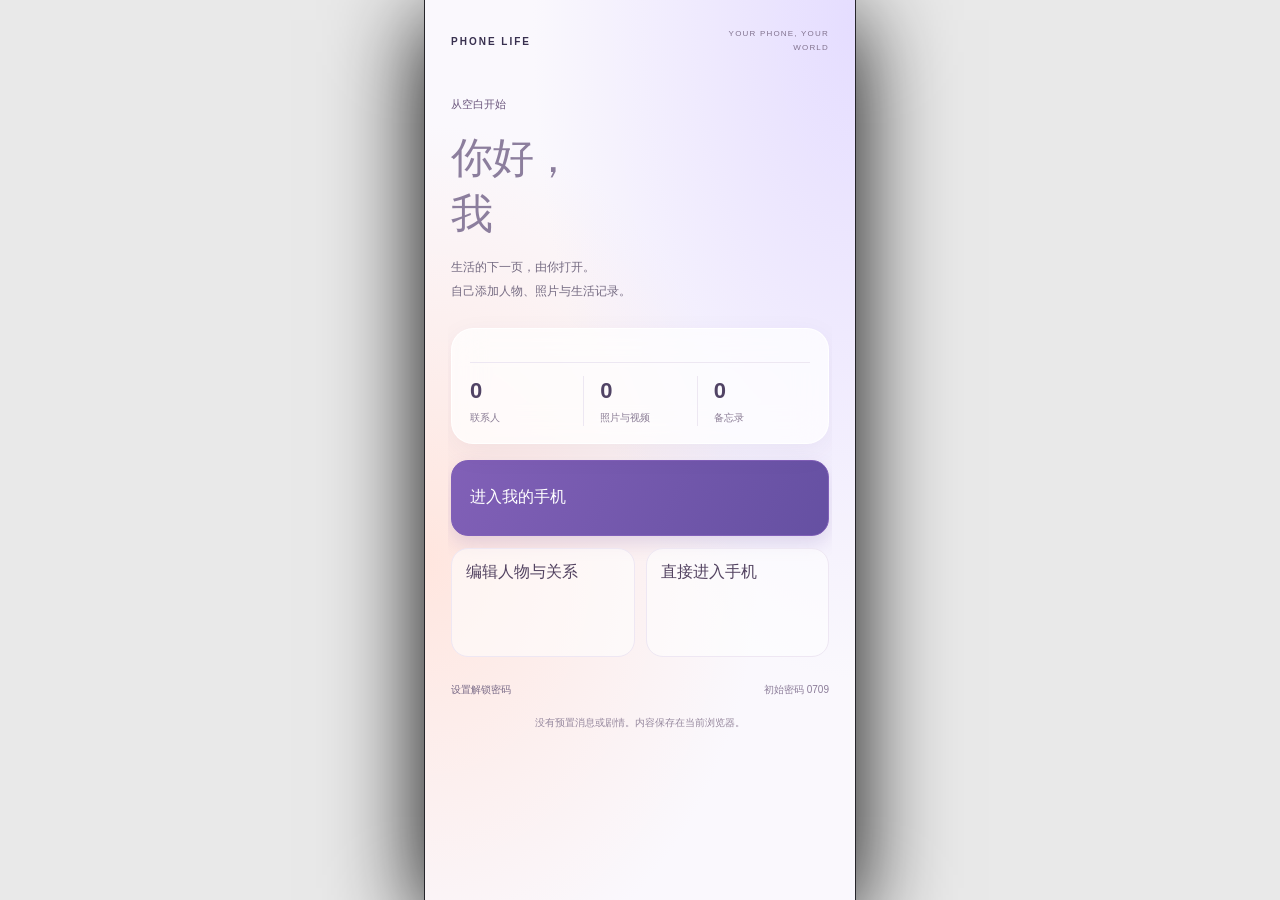
==== project/index.html @ 747bb0dd "Initial release: PHONE LIFE generic blank template" ====
<!doctype html>
<html lang="zh-CN">
<head>
<meta charset="utf-8">
<meta name="viewport" content="width=device-width, initial-scale=1, viewport-fit=cover">
<meta name="theme-color" content="#101014">
<title>PHONE LIFE · 通用模板 v1.0</title>
<script id="app-config">
const CONFIG = {};































































































// Runtime defaults. Editable public configuration is in config/.
CONFIG.calling={answerDelayMs:2000,ringTimeoutMs:30000,outgoingOutcome:'connected'};
CONFIG.socialScenes={};CONFIG.npcReplies=[];
CONFIG.emojis=['♡','☺','✦','☻'];CONFIG.tasks=[];
CONFIG.creator={shortsMaxSeconds:180,fanDelayMs:6000,liveChatEverySeconds:7,fans:[],community:[],letters:[],channels:[],videos:[]};
CONFIG.places=[{id:'dorm',name:'家',address:'首尔 · 生活区（情景地址）',description:'我的地点',x:60,y:180,minutes:0},{id:'company',name:'工作地点',address:'首尔 · 工作区（情景地址）',description:'可在代码中修改地点',x:280,y:30,minutes:18}];
CONFIG.offlinePages=[{url:'phone.local/help',title:'我的手机',body:'这里是本地离线浏览器。内容由使用者自行添加，不连接真实网站。'}];

// Official Weverse App Store artwork, embedded for offline use.
CONFIG.weverseAppIcon='[data-uri]';

CONFIG.appStoreIcons={"kakao":"[data-uri]","instagram":"[data-uri]","threads":"[data-uri]","x":"[data-uri]","youtube":"[data-uri]","gmail":"[data-uri]","tiktok":"[data-uri]","weverse":"[data-uri]","applemusic":"[data-uri]","mail":"[data-uri]","maps":"[data-uri]","notes":"[data-uri]","safari":"[data-uri]","phone":"[data-uri]","photos":"[data-uri]","camera":"[data-uri]","files":"[data-uri]","voicememos":"[data-uri]","reminders":"[data-uri]","calendar":"[data-uri]"};

CONFIG.shopCatalog=[{"id":"apple-iphone","brand":"Apple","name":"iPhone 17","category":"手机","variants":[{"id":"MG6L4","label":"iPhone 17 256GB Mist Blue","price":1450000},{"id":"MG6M4","label":"iPhone 17 256GB Lavender","price":1450000},{"id":"MG6J4","label":"iPhone 17 256GB Black","price":1450000},{"id":"MG6K4","label":"iPhone 17 256GB White","price":1450000},{"id":"MG6Q4","label":"iPhone 17 512GB White","price":1750000},{"id":"MG6P4","label":"iPhone 17 512GB Black","price":1750000},{"id":"MG6N4","label":"iPhone 17 256GB Sage","price":1450000},{"id":"MG6U4","label":"iPhone 17 512GB Lavender","price":1750000},{"id":"MG6V4","label":"iPhone 17 512GB Sage","price":1750000},{"id":"MG6T4","label":"iPhone 17 512GB Mist Blue","price":1750000}],"source":"https://www.apple.com/kr/shop/buy-iphone/iphone-17","imageUrl":"https://store.storeimages.cdn-apple.com/1/as-images.apple.com/is/iphone-17-finish-unselect-gallery-1-202509?wid=1200&hei=630&fmt=jpeg&qlt=95&.v=1758739980534","priceBasis":"韩国官网公开售价","checkedAt":"2026-10-24","evidence":"商品 analytics.products 中逐 SKU 的 name / partNumber / price.fullPrice；非汇率换算。"},{"id":"apple-ipad-air","brand":"Apple","name":"iPad Air 11 英寸","category":"平板","variants":[{"id":"MH3A4","label":"11-inch iPad Air Wi‑Fi 512GB - Space Gray","price":1769000},{"id":"MH3G4","label":"11-inch iPad Air Wi‑Fi 1TB - Space Gray","price":2269000},{"id":"MH304","label":"11-inch iPad Air Wi‑Fi 128GB - Space Gray","price":1249000},{"id":"MH354","label":"11-inch iPad Air Wi‑Fi 256GB - Space Gray","price":1419000}],"source":"https://www.apple.com/kr/shop/buy-ipad/ipad-air","imageUrl":"https://store.storeimages.cdn-apple.com/1/as-images.apple.com/is/ipad-air-model-unselect-gallery-1-202405?wid=1200&hei=630&fmt=jpeg&qlt=95&.v=1739381939396","priceBasis":"韩国官网公开售价","checkedAt":"2026-10-24","evidence":"商品 analytics.products 中逐 SKU 的 name / partNumber / price.fullPrice；非汇率换算。"},{"id":"apple-ipad-pro","brand":"Apple","name":"iPad Pro 11 英寸","category":"平板","variants":[{"id":"MDWK4","label":"11-inch iPad Pro Wi‑Fi 256GB with standard glass - Space Black","price":1999000},{"id":"MDWM4","label":"11-inch iPad Pro Wi‑Fi 512GB with standard glass - Space Black","price":2349000},{"id":"MDWP4","label":"11-inch iPad Pro Wi‑Fi 1TB with standard glass - Space Black","price":3049000}],"source":"https://www.apple.com/kr/shop/buy-ipad/ipad-pro","imageUrl":"https://store.storeimages.cdn-apple.com/1/as-images.apple.com/is/ipad-pro-model-select-gallery-1-202405?wid=1200&hei=630&fmt=jpeg&qlt=95&.v=1713495958512","priceBasis":"韩国官网公开售价","checkedAt":"2026-10-24","evidence":"商品 analytics.products 中逐 SKU 的 name / partNumber / price.fullPrice；非汇率换算。"},{"id":"apple-airpods","brand":"Apple","name":"AirPods 5","category":"耳机","variants":[{"id":"MKFW4","label":"AirPods 5","price":199000},{"id":"MKFT4","label":"AirPods 5 with Wireless Charging Case","price":229000}],"source":"https://www.apple.com/kr/shop/buy-airpods/airpods-5","imageUrl":"https://store.storeimages.cdn-apple.com/1/as-images.apple.com/is/airpods-5-og-202609?wid=1200&hei=630&fmt=jpeg&qlt=95&.v=1786382353126","priceBasis":"韩国官网公开售价","checkedAt":"2026-10-24","evidence":"商品 analytics.products 中逐 SKU 的 name / partNumber / price.fullPrice；非汇率换算。"},{"id":"apple-pencil","brand":"Apple","name":"Apple Pencil Pro","category":"配件","variants":[{"id":"MX2D3","label":"Apple Pencil Pro","price":195000}],"source":"https://www.apple.com/kr/shop/product/mx2d3kh/a/apple-pencil-pro","imageUrl":"https://store.storeimages.cdn-apple.com/1/as-images.apple.com/is/MX2D3?wid=1200&hei=630&fmt=jpeg&qlt=95&.v=1713841707336","priceBasis":"韩国官网公开售价","checkedAt":"2026-10-24","evidence":"商品 analytics.products 中逐 SKU 的 name / partNumber / price.fullPrice；非汇率换算。"},{"id":"apple-airtag","brand":"Apple","name":"AirTag","category":"配件","variants":[{"id":"MFE94","label":"AirTag","price":49000},{"id":"MFEA4","label":"AirTag 4 pack","price":169000}],"source":"https://www.apple.com/kr/shop/buy-airtag/airtag","imageUrl":"https://store.storeimages.cdn-apple.com/1/as-images.apple.com/is/airtag-og-202601?wid=1200&hei=630&fmt=jpeg&qlt=95&.v=1767659928805","priceBasis":"韩国官网公开售价","checkedAt":"2026-10-24","evidence":"商品 analytics.products 中逐 SKU 的 name / partNumber / price.fullPrice；非汇率换算。"},{"id":"apple-macbook-air","brand":"Apple","name":"MacBook Air","category":"电脑","variants":[{"id":"MDHE4KH-A","label":"13inch · midnight · 10 · 8 · 韩国官网标准配置 MDHE4KH/A","price":2190000},{"id":"MDH74KH-A","label":"13inch · silver · 10 · 8 · 韩国官网标准配置 MDH74KH/A","price":2190000}],"source":"https://www.apple.com/kr/shop/buy-mac/macbook-air","imageUrl":"https://store.storeimages.cdn-apple.com/1/as-images.apple.com/is/macbook-air-size-unselect-202601-gallery-1?wid=1200&hei=630&fmt=jpeg&qlt=95&.v=1767638925491","priceBasis":"韩国官网公开售价","checkedAt":"2026-10-24","evidence":"productSelectionData.products 的 PRECONFIGURED_BTR 标准机型及匹配 priceKey 的 mainDisplayValues.prices.amount；不含选配加价。"},{"id":"apple-macbook-pro","brand":"Apple","name":"MacBook Pro","category":"电脑","variants":[{"id":"MGDR4KH-A","label":"14inch · spaceblack · standard · m5pro · 15 · 16 · 韩国官网标准配置 MGDR4KH/A","price":4190000},{"id":"MGEA4KH-A","label":"16inch · spaceblack · standard · m5pro · 18 · 20 · 韩国官网标准配置 MGEA4KH/A","price":4990000}],"source":"https://www.apple.com/kr/shop/buy-mac/macbook-pro","imageUrl":"https://store.storeimages.cdn-apple.com/1/as-images.apple.com/is/mac-macbook-pro-size-unselect-202601-gallery-1?wid=1200&hei=630&fmt=jpeg&qlt=95&.v=1767812220981","priceBasis":"韩国官网公开售价","checkedAt":"2026-10-24","evidence":"productSelectionData.products 的 PRECONFIGURED_BTR 标准机型及匹配 priceKey 的 mainDisplayValues.prices.amount；不含选配加价。"},{"id":"apple-imac","brand":"Apple","name":"iMac","category":"电脑","variants":[{"id":"MWUE3KH-A","label":"green · 8 · 8 · 韩国官网标准配置 MWUE3KH/A","price":2490000},{"id":"MWUU3KH-A","label":"silver · 10 · 10 · 韩国官网标准配置 MWUU3KH/A","price":2890000}],"source":"https://www.apple.com/kr/shop/buy-mac/imac","imageUrl":"https://store.storeimages.cdn-apple.com/1/as-images.apple.com/is/imac-color-unselect-202601-gallery-1?wid=1200&hei=630&fmt=jpeg&qlt=95&.v=1767917121718","priceBasis":"韩国官网公开售价","checkedAt":"2026-10-24","evidence":"productSelectionData.products 的 PRECONFIGURED_BTR 标准机型及匹配 priceKey 的 mainDisplayValues.prices.amount；不含选配加价。"},{"id":"apple-mac-mini","brand":"Apple","name":"Mac mini","category":"电脑","variants":[{"id":"MHQK4KH-A","label":"m6 · 12 · 12 · 韩国官网标准配置 MHQK4KH/A","price":1499000},{"id":"MHQN4KH-A","label":"m5pro · 15 · 16 · 韩国官网标准配置 MHQN4KH/A","price":2990000}],"source":"https://www.apple.com/kr/shop/buy-mac/mac-mini","imageUrl":"https://store.storeimages.cdn-apple.com/1/as-images.apple.com/is/mac-mini-chip-unselect-202608-gallery-1?wid=1200&hei=630&fmt=jpeg&qlt=95&.v=1785998455498","priceBasis":"韩国官网公开售价","checkedAt":"2026-10-24","evidence":"productSelectionData.products 的 PRECONFIGURED_BTR 标准机型及匹配 priceKey 的 mainDisplayValues.prices.amount；不含选配加价。"},{"id":"samsung-10","brand":"Samsung","name":"Galaxy Z Fold8 Ultra","category":"手机","variants":[{"id":"listed","label":"갤럭시 Z 폴드8 울트라 자급제 · 官网展示款","price":2660000}],"source":"https://www.samsung.com/sec/smartphones/galaxy-z-fold8-ultra/","imageUrl":"https://images.samsung.com/kdp/goods/2026/07/03/b33ed251-9763-494d-ab6c-6159e2cd9a44.png","priceBasis":"韩国官网商品列表价","checkedAt":"2026-10-24","evidence":"JSON-LD Product.offers 的 KRW price；为查询时列表展示款，未套用信用卡专享折扣。"},{"id":"samsung-11","brand":"Samsung","name":"Galaxy Z Fold8","category":"手机","variants":[{"id":"listed","label":"갤럭시 Z 폴드8 자급제 · 官网展示款","price":2378000}],"source":"https://www.samsung.com/sec/smartphones/galaxy-z-fold8/","imageUrl":"https://images.samsung.com/kdp/goods/2026/07/07/195caee9-d5b8-498c-a72d-5d5b40359aba.png","priceBasis":"韩国官网商品列表价","checkedAt":"2026-10-24","evidence":"JSON-LD Product.offers 的 KRW price；为查询时列表展示款，未套用信用卡专享折扣。"},{"id":"samsung-12","brand":"Samsung","name":"Galaxy Z Flip8","category":"手机","variants":[{"id":"listed","label":"갤럭시 Z 플립8 자급제 · 官网展示款","price":1760800}],"source":"https://www.samsung.com/sec/smartphones/galaxy-z-flip8/","imageUrl":"https://images.samsung.com/kdp/goods/2026/07/07/073ee49d-77cd-4420-87cb-fee97994d3cd.png","priceBasis":"韩国官网商品列表价","checkedAt":"2026-10-24","evidence":"JSON-LD Product.offers 的 KRW price；为查询时列表展示款，未套用信用卡专享折扣。"},{"id":"samsung-13","brand":"Samsung","name":"Galaxy Tab S12 Ultra · Wi-Fi","category":"平板","variants":[{"id":"listed","label":"갤럭시 탭 S12 울트라 (Wi-Fi) · 官网展示款","price":1899700}],"source":"https://www.samsung.com/sec/tablets/galaxy-tab-s12-ultra/","imageUrl":"https://images.samsung.com/kdp/goods/2026/09/16/77357869-e787-46b8-bc2a-48e30aaaa959.png","priceBasis":"韩国官网商品列表价","checkedAt":"2026-10-24","evidence":"JSON-LD Product.offers 的 KRW price；为查询时列表展示款，未套用信用卡专享折扣。"},{"id":"samsung-14","brand":"Samsung","name":"Galaxy Tab S12+ · Wi-Fi","category":"平板","variants":[{"id":"listed","label":"갤럭시 탭 S12+ (Wi-Fi) · 官网展示款","price":1549900}],"source":"https://www.samsung.com/sec/tablets/galaxy-tab-s12-plus/","imageUrl":"https://images.samsung.com/kdp/goods/2026/09/16/71f62a97-938c-4dd4-868d-93919c342f6c.png","priceBasis":"韩国官网商品列表价","checkedAt":"2026-10-24","evidence":"JSON-LD Product.offers 的 KRW price；为查询时列表展示款，未套用信用卡专享折扣。"},{"id":"samsung-15","brand":"Samsung","name":"Galaxy Watch9 · 40mm 蓝牙版","category":"穿戴","variants":[{"id":"listed","label":"갤럭시 워치9 (블루투스, 40mm) · 官网展示款","price":474000}],"source":"https://www.samsung.com/sec/watches/galaxy-watch/galaxy-watch9/","imageUrl":"https://images.samsung.com/kdp/goods/2026/07/01/17f76f7a-6e5c-424d-9780-c8437c23c101.png","priceBasis":"韩国官网商品列表价","checkedAt":"2026-10-24","evidence":"JSON-LD Product.offers 的 KRW price；为查询时列表展示款，未套用信用卡专享折扣。"},{"id":"samsung-16","brand":"Samsung","name":"Galaxy Watch Ultra2 · 47mm LTE","category":"穿戴","variants":[{"id":"listed","label":"갤럭시 워치 울트라2 (LTE 자급제, 47mm) · 官网展示款","price":920600}],"source":"https://www.samsung.com/sec/watches/galaxy-watch/galaxy-watch-ultra2/","imageUrl":"https://images.samsung.com/kdp/goods/2026/07/01/c14ca24b-7fb9-4782-9693-95b6d42548e5.png","priceBasis":"韩国官网商品列表价","checkedAt":"2026-10-24","evidence":"JSON-LD Product.offers 的 KRW price；为查询时列表展示款，未套用信用卡专享折扣。"},{"id":"samsung-17","brand":"Samsung","name":"Galaxy Buds4 Pro","category":"耳机","variants":[{"id":"listed","label":"갤럭시 버즈4 프로 · 官网展示款","price":323100}],"source":"https://www.samsung.com/sec/buds/galaxy-buds/galaxy-buds4-pro/","imageUrl":"https://images.samsung.com/kdp/goods/2026/02/03/33658cb7-cbfa-4200-bc59-9ada3ee1e459.png","priceBasis":"韩国官网商品列表价","checkedAt":"2026-10-24","evidence":"JSON-LD Product.offers 的 KRW price；为查询时列表展示款，未套用信用卡专享折扣。"},{"id":"samsung-18","brand":"Samsung","name":"Galaxy Buds4","category":"耳机","variants":[{"id":"listed","label":"갤럭시 버즈4 · 官网展示款","price":233100}],"source":"https://www.samsung.com/sec/buds/galaxy-buds/galaxy-buds4/","imageUrl":"https://images.samsung.com/kdp/goods/2026/02/03/75ca2f44-6013-406e-b0b3-b57086c33f2c.png","priceBasis":"韩国官网商品列表价","checkedAt":"2026-10-24","evidence":"JSON-LD Product.offers 的 KRW price；为查询时列表展示款，未套用信用卡专享折扣。"},{"id":"samsung-NT960XJG-KC51G","brand":"Samsung","name":"Galaxy Book6 Pro · 16 英寸","category":"电脑","variants":[{"id":"NT960XJG-KC51G","label":"갤럭시 북6 프로|그레이|Windows 11 Home|16GB|512GB|40.6 cm|Intel® Core™ Ultra 5 processor 338H|Intel® Arc™ Graphics (16인치-3)","price":3110000}],"source":"https://www.samsung.com/sec/galaxybook/galaxy-book6-series/buy/?modelCode=NT960XJG-KC51G","imageUrl":"https://images.samsung.com/kdp/goods/2026/02/05/9fa7c327-3e99-4475-b759-f24f48adb412.jpg","priceBasis":"韩国官网逐型号标价","checkedAt":"2026-10-24","evidence":"购买页 ProductGroup.hasVariant 中匹配型号的完整配置及 offers.price；未套用卡专享折扣。"},{"id":"samsung-NT960UJH-XD72Y","brand":"Samsung","name":"Galaxy Book6 Ultra · 16 英寸","category":"电脑","variants":[{"id":"NT960UJH-XD72Y","label":"갤럭시 북6 울트라|그레이|Windows 11 Home|32GB|1TB|40.6 cm|Intel® Core™ Ultra 7 processor 356H|Nvidia® GeForce RTX™ 5070","price":5830000}],"source":"https://www.samsung.com/sec/galaxybook/galaxy-book6-series/buy/?modelCode=NT960UJH-XD72Y","imageUrl":"https://images.samsung.com/kdp/goods/2026/01/26/b1fc7e40-0544-4945-b644-fa6daecc9f8d.jpg","priceBasis":"韩国官网逐型号标价","checkedAt":"2026-10-24","evidence":"购买页 ProductGroup.hasVariant 中匹配型号的完整配置及 offers.price；未套用卡专享折扣。"},{"id":"lv-neverfull","brand":"Louis Vuitton","name":"Neverfull MM","category":"包袋","variants":[{"id":"M46975","label":"Monogram · Rose Beige 内衬 · M46975","price":2910000}],"source":"https://kr.louisvuitton.com/kor-kr/products/neverfull-mm-monogram-nvprod5350101v/M46975","imageUrl":"https://kr.louisvuitton.com/images/is/image/lv/1/PP_VP_L/louis-vuitton-neverfull-mm--M46975_PM2_Front%20view.jpg","priceBasis":"韩国官网公开售价","checkedAt":"2026-10-24","evidence":"韩国商品页 M46975，₩2,910,000。官网显示当时无现货；本应用库存仅为情景库存。","classic":true,"aliases":["Neverfull","购物袋"]},{"id":"gucci-jackie","brand":"Gucci","name":"Jackie Slim 中号肩背包","category":"包袋","variants":[{"id":"863137AAGFZ1000","label":"手工处理黑色皮革 · 863137AAGFZ1000","price":3300000}],"source":"https://www.gucci.com/kr/ko/pr/women/handbags/shoulder-bags-for-women/half-moon-bags-for-women/jackie-slim-medium-shoulder-bag-p-863137AAGFZ1000","imageUrl":"","priceBasis":"韩国官网公开售价","checkedAt":"2026-10-24","evidence":"韩国具体商品搜索索引显示 ₩3,300,000；复核了款号与黑色皮革，不将同系列其他材质价格混用。"},{"id":"gucci-tote","brand":"Gucci","name":"Jackie 中号托特包","category":"包袋","variants":[{"id":"867015FAFV29651","label":"Sand / Brown GG 帆布 · 867015FAFV29651","price":3300000}],"source":"https://www.gucci.com/kr/ko/pr/women/handbags/tote-bags-for-women/gucci-jackie-medium-tote-bag-p-867015FAFV29651","imageUrl":"","priceBasis":"韩国官网公开售价","checkedAt":"2026-10-24","evidence":"韩国具体商品页公开索引 ₩3,300,000。"},{"id":"dior-djoy","brand":"Dior","name":"Lady D-Joy 中号手袋","category":"包袋","variants":[{"id":"M0540ONGE_M900","label":"黑色 Cannage 羊皮 · M0540ONGE_M900","price":7900000}],"source":"https://www.dior.com/ko_kr/fashion/products/M0540ONGE_M900","imageUrl":"https://assets.christiandior.com/is/image/diorprod/M0540ONGEM900_SBG_E01-1?%24r4x5_raw%24=&bfc=on&crop=0%2C0%2C4000%2C5000&hei=600&qlt=80&scale=1&wid=480","priceBasis":"韩国官网公开售价","checkedAt":"2026-10-24","evidence":"韩国官网全部手袋第2页，Lady D-Joy 미디엄 백 블랙 까나쥬 양가죽 ₩7,900,000，并跟进了该款商品链接。"},{"id":"bv-andiamo","brand":"Bottega Veneta","name":"Small Andiamo","category":"包袋","variants":[{"id":"766014V76A11702","label":"Glacier · 编织麂皮与山羊皮","price":7100000}],"source":"https://www.bottegaveneta.com/ko-kr/스몰-안디아모-글라씨에-814400132.html","imageUrl":"https://bottega-veneta.dam.kering.com/asset/6fee74b5-22c4-425b-b6cb-c9c3041a9cb6/Medium/766014V76A11702_A.jpg?v=1","priceBasis":"韩国官网公开售价","checkedAt":"2026-10-24","evidence":"韩国具体商品页 Glacier Small Andiamo ₩7,100,000；图为同款第一张官方商品图。"},{"id":"ysl-puffer","brand":"Saint Laurent","name":"Toy Puffer 肩背包","category":"包袋","variants":[{"id":"7593371U8073194","label":"棕色麂皮 · 7593371U8073194","price":3490000}],"source":"https://www.ysl.com/ko-kr/pr/스웨이드%20소재의%20토이%20PUFFER-7593371U8073194.html","imageUrl":"https://saint-laurent.dam.kering.com/asset/6c8d04d1-6f70-4815-abe5-8c072bb541e0/eCom/7593371U8073194_A.jpg?v=2","priceBasis":"韩国官网公开售价","checkedAt":"2026-10-24","evidence":"韩国具体商品页棕色麂皮 Toy Puffer ₩3,490,000。"},{"id":"tiffany-smile","brand":"Tiffany & Co.","name":"T Smile 小号项链","category":"珠宝","variants":[{"id":"1364184611","label":"18K 黄金 · 镶钻 · 小号","price":3490000}],"source":"https://www.tiffany.kr/jewelry/necklaces-pendants/tiffany-t-18k-yellow-gold-diamond-necklaces-pendants-1364184611.html","imageUrl":"https://media.tiffany.com/is/image/tco/74957013_PDT_MAIN1X1?fmt=webp&hei=282&wid=282","priceBasis":"韩国官网公开售价","checkedAt":"2026-10-24","evidence":"韩国具体商品页 3,490,000원；黄金镶钻款，不混用无钻款价格。"},{"id":"tiffany-hardwear","brand":"Tiffany & Co.","name":"HardWear 小号链节手链","category":"珠宝","variants":[{"id":"1366375988","label":"18K 玫瑰金 · 小号链节","price":11150000}],"source":"https://www.tiffany.kr/jewelry/bracelets/tiffany-hardwear-18k-rose-gold-bracelets-1366375988.html","imageUrl":"","priceBasis":"韩国官网公开售价","checkedAt":"2026-10-24","evidence":"韩国具体商品页 11,150,000원；玫瑰金款。"},{"id":"chanel-coco","brand":"CHANEL","name":"COCO MADEMOISELLE 香水","category":"香氛","variants":[{"id":"116520","label":"Eau de Parfum · 100 ml · 116520","price":286000}],"source":"https://www.chanel.com/kr/fragrance/p/116520/coco-mademoiselle-eau-de-parfum-spray/","imageUrl":"","priceBasis":"韩国官网公开售价","checkedAt":"2026-10-24","evidence":"韩国具体商品页100ml 286,000원；未采用推荐商品栏的其他规格价格。"},{"id":"apple-iphoneair","brand":"Apple","name":"iPhone Air","category":"手机","variants":[{"id":"MG2U4","label":"iPhone Air 512GB Light Gold","price":2090000},{"id":"MG2V4","label":"iPhone Air 512GB Sky Blue","price":2090000},{"id":"MG2T4","label":"iPhone Air 512GB Cloud White","price":2090000},{"id":"MG2Y4","label":"iPhone Air 1TB Light Gold","price":2690000},{"id":"MG2W4","label":"iPhone Air 1TB Space Black","price":2690000},{"id":"MG2X4","label":"iPhone Air 1TB Cloud White","price":2690000},{"id":"MG2M4","label":"iPhone Air 256GB Cloud White","price":1790000},{"id":"MG2L4","label":"iPhone Air 256GB Space Black","price":1790000}],"source":"https://www.apple.com/kr/shop/buy-iphone/iphone-air","imageUrl":"https://store.storeimages.cdn-apple.com/1/as-images.apple.com/is/iphone-air-finish-unselect-gallery-1-202509?wid=1200&hei=630&fmt=jpeg&qlt=95&.v=1757665392198","priceBasis":"韩国官网公开售价","checkedAt":"2026-10-24","evidence":"韩国官网 analytics.products 中匹配容量、颜色的 fullPrice。"},{"id":"apple-iphoneduo","brand":"Apple","name":"iPhone Duo","category":"手机","variants":[{"id":"MK2H4","label":"iPhone Duo 1TB Star White","price":4190000},{"id":"MK2J4","label":"iPhone Duo 1TB Night Sky","price":4190000},{"id":"MK2F4","label":"iPhone Duo 512GB Star White","price":3590000},{"id":"MK2G4","label":"iPhone Duo 512GB Night Sky","price":3590000},{"id":"MK2D4","label":"iPhone Duo 256GB Star White","price":3290000},{"id":"MK2E4","label":"iPhone Duo 256GB Night Sky","price":3290000},{"id":"MK2K4","label":"iPhone Duo 2TB Star White","price":5090000},{"id":"MK2L4","label":"iPhone Duo 2TB Night Sky","price":5090000}],"source":"https://www.apple.com/kr/shop/buy-iphone/iphone-duo","imageUrl":"https://store.storeimages.cdn-apple.com/1/as-images.apple.com/is/iphone-duo-finish-unselect-gallery-2-202609?wid=1200&hei=630&fmt=jpeg&qlt=95&.v=1788026660137","priceBasis":"韩国官网公开售价","checkedAt":"2026-10-24","evidence":"韩国官网 analytics.products 中匹配容量、颜色的 fullPrice。"},{"id":"apple-18-pro","brand":"Apple","name":"iPhone 18 Pro","category":"手机","variants":[{"id":"pro-1tb","label":"1TB · Black","price":2890000},{"id":"pro-2tb","label":"2TB · Black","price":3790000}],"source":"https://www.apple.com/kr/shop/buy-iphone/iphone-18-pro","imageUrl":"","priceBasis":"韩国官网公开售价","checkedAt":"2026-10-24","evidence":"2026-10-24 韩国官网商品页逐配置列价；Pro 1TB/2TB 黑色 ₩2,890,000/₩3,790,000；Pro Max ₩3,090,000/₩3,990,000。"},{"id":"apple-18-pro-max","brand":"Apple","name":"iPhone 18 Pro Max","category":"手机","variants":[{"id":"pro-max-1tb","label":"1TB · Black","price":3090000},{"id":"pro-max-2tb","label":"2TB · Black","price":3990000}],"source":"https://www.apple.com/kr/shop/buy-iphone/iphone-18-pro","imageUrl":"","priceBasis":"韩国官网公开售价","checkedAt":"2026-10-24","evidence":"2026-10-24 韩国官网商品页逐配置列价；Pro 1TB/2TB 黑色 ₩2,890,000/₩3,790,000；Pro Max ₩3,090,000/₩3,990,000。"},{"id":"apple-watch12","brand":"Apple","name":"Apple Watch Series 12","category":"穿戴","variants":[{"id":"s12-42-gps-nike","label":"42mm GPS · 深空灰铝金属 · After Dark Black Nike 运动表带","price":599000}],"source":"https://www.apple.com/kr/shop/buy-watch/apple-watch/42mm-gps-space-gray-%EC%95%8C%EB%A3%A8%EB%AF%B8%EB%8A%84-%EC%95%A0%ED%94%84%ED%84%B0-%EB%8B%A4%ED%81%AC-%EB%B8%94%EB%9E%99-nike-%EC%8A%A4%ED%8F%AC%EC%B8%A0-%EB%B0%B4%EB%93%9C","imageUrl":"https://store.storeimages.cdn-apple.com/1/as-images.apple.com/is/s12-case-unselect-gallery-1-202609_GEO_KR?wid=1200&hei=630&fmt=jpeg&qlt=95&.v=1787726537738","priceBasis":"韩国官网公开售价","checkedAt":"2026-10-24","evidence":"已进入具体42mm GPS + Nike运动表带组合页，JSON-LD Offer.price 为₩599,000；不是仅用表壳起价。","imageKind":"系列示意图"},{"id":"apple-18-scenario","brand":"Apple","name":"iPhone 18","category":"手机","variants":[{"id":"1tb","label":"1TB · 情景预设配置","price":2390000},{"id":"2tb","label":"2TB · 情景预设配置","price":3290000}],"source":"https://www.apple.com/kr/shop/buy-iphone","imageUrl":"","priceBasis":"情景估算价 · 非官方定价","checkedAt":"2026-10-24","evidence":"用户明确要求纳入的情景预设型号。韩国官网未确认这些型号与容量组合，因此单独标为估算，不作为真实公开售价。","estimated":true,"scenarioModel":true},{"id":"apple-18air-scenario","brand":"Apple","name":"iPhone 18 Air","category":"手机","variants":[{"id":"1tb","label":"1TB · 情景预设配置","price":2690000},{"id":"2tb","label":"2TB · 情景预设配置","price":3590000}],"source":"https://www.apple.com/kr/shop/buy-iphone","imageUrl":"","priceBasis":"情景估算价 · 非官方定价","checkedAt":"2026-10-24","evidence":"用户明确要求纳入的情景预设型号。韩国官网未确认这些型号与容量组合，因此单独标为估算，不作为真实公开售价。","estimated":true,"scenarioModel":true},{"id":"lv-onthego","brand":"Louis Vuitton","name":"OnTheGo MM","category":"包袋","variants":[{"id":"standard","label":"Monogram · MM","price":4710000}],"source":"https://kr.louisvuitton.com/kor-kr/women/handbags/totes/monogram/_/N-t1eeo6yx-au9d5fge","imageUrl":"","priceBasis":"韩国官网公开售价","checkedAt":"2026-10-24","evidence":"2026-10-24 品牌韩国官网分类页或首页的该名称、材质/配色、尺寸对应公开售价；未套用汇率或其他材质价格。"},{"id":"lv-neverfull-gm","brand":"Louis Vuitton","name":"Neverfull GM","category":"包袋","variants":[{"id":"standard","label":"Monogram · GM","price":3010000}],"source":"https://kr.louisvuitton.com/kor-kr/women/handbags/totes/monogram/_/N-t1eeo6yx-au9d5fge","imageUrl":"","priceBasis":"韩国官网公开售价","checkedAt":"2026-10-24","evidence":"2026-10-24 品牌韩国官网分类页或首页的该名称、材质/配色、尺寸对应公开售价；未套用汇率或其他材质价格。"},{"id":"dior-mini","brand":"Dior","name":"Diorly 迷你手袋","category":"包袋","variants":[{"id":"standard","label":"黑色 Flat MacroCannage 粒面小牛皮","price":4550000}],"source":"https://www.dior.com/ko_kr/fashion/womens-fashion/bags/all-the-bags?page=2","imageUrl":"","priceBasis":"韩国官网公开售价","checkedAt":"2026-10-24","evidence":"2026-10-24 品牌韩国官网分类页或首页的该名称、材质/配色、尺寸对应公开售价；未套用汇率或其他材质价格。"},{"id":"dior-small","brand":"Dior","name":"Diorly 小号手袋","category":"包袋","variants":[{"id":"standard","label":"巧克力色麂皮小牛皮","price":5700000}],"source":"https://www.dior.com/ko_kr/fashion/womens-fashion/bags/all-the-bags?page=2","imageUrl":"","priceBasis":"韩国官网公开售价","checkedAt":"2026-10-24","evidence":"2026-10-24 品牌韩国官网分类页或首页的该名称、材质/配色、尺寸对应公开售价；未套用汇率或其他材质价格。"},{"id":"dior-mini-djoy","brand":"Dior","name":"Lady D-Joy 迷你手袋","category":"包袋","variants":[{"id":"standard","label":"黑色 Cannage 羊皮","price":6500000}],"source":"https://www.dior.com/ko_kr/fashion/womens-fashion/bags/all-the-bags?page=2","imageUrl":"","priceBasis":"韩国官网公开售价","checkedAt":"2026-10-24","evidence":"2026-10-24 品牌韩国官网分类页或首页的该名称、材质/配色、尺寸对应公开售价；未套用汇率或其他材质价格。"},{"id":"bv-mini","brand":"Bottega Veneta","name":"Mini Andiamo","category":"包袋","variants":[{"id":"standard","label":"Fondant","price":6100000}],"source":"https://www.bottegaveneta.com/ko-kr/안디아모-백","imageUrl":"","priceBasis":"韩国官网公开售价","checkedAt":"2026-10-24","evidence":"2026-10-24 品牌韩国官网分类页或首页的该名称、材质/配色、尺寸对应公开售价；未套用汇率或其他材质价格。"},{"id":"bv-clutch","brand":"Bottega Veneta","name":"Andiamo Clutch 25","category":"包袋","variants":[{"id":"standard","label":"黑色 · 25","price":5240000}],"source":"https://www.bottegaveneta.com/ko-kr/안디아모-백","imageUrl":"","priceBasis":"韩国官网公开售价","checkedAt":"2026-10-24","evidence":"2026-10-24 品牌韩国官网分类页或首页的该名称、材质/配色、尺寸对应公开售价；未套用汇率或其他材质价格。"},{"id":"ysl-loafer","brand":"Saint Laurent","name":"Laurent 乐福鞋","category":"鞋履","variants":[{"id":"standard","label":"麂皮款 · 标准款","price":1590000}],"source":"https://www.ysl.com/ko-kr/ca/suede","imageUrl":"","priceBasis":"韩国官网公开售价","checkedAt":"2026-10-24","evidence":"2026-10-24 品牌韩国官网分类页或首页的该名称、材质/配色、尺寸对应公开售价；未套用汇率或其他材质价格。"},{"id":"ysl-loulou","brand":"Saint Laurent","name":"Loulou 小号肩背包","category":"包袋","variants":[{"id":"standard","label":"绗缝麂皮款","price":4220000}],"source":"https://www.ysl.com/ko-kr/ca/suede","imageUrl":"","priceBasis":"韩国官网公开售价","checkedAt":"2026-10-24","evidence":"2026-10-24 品牌韩国官网分类页或首页的该名称、材质/配色、尺寸对应公开售价；未套用汇率或其他材质价格。","classic":true,"aliases":["Loulou","圣罗兰"]},{"id":"tiffany-circle","brand":"Tiffany & Co.","name":"T1 Circle 吊坠","category":"珠宝","variants":[{"id":"standard","label":"18K 黄金 · 白色珍珠母贝","price":2900000}],"source":"https://www.tiffany.kr/jewelry/","imageUrl":"","priceBasis":"韩国官网公开售价","checkedAt":"2026-10-24","evidence":"2026-10-24 品牌韩国官网分类页或首页的该名称、材质/配色、尺寸对应公开售价；未套用汇率或其他材质价格。"},{"id":"tiffany-smile-rg","brand":"Tiffany & Co.","name":"T Smile 小号吊坠","category":"珠宝","variants":[{"id":"standard","label":"玫瑰金 · 小号 · 无钻","price":2380000}],"source":"https://www.tiffany.kr/jewelry/","imageUrl":"","priceBasis":"韩国官网公开售价","checkedAt":"2026-10-24","evidence":"2026-10-24 品牌韩国官网分类页或首页的该名称、材质/配色、尺寸对应公开售价；未套用汇率或其他材质价格。"},{"id":"tiffany-note","brand":"Tiffany & Co.","name":"Knot 小号吊坠","category":"珠宝","variants":[{"id":"standard","label":"玫瑰金与铂金 · 镶钻","price":5500000}],"source":"https://www.tiffany.kr/jewelry/","imageUrl":"","priceBasis":"韩国官网公开售价","checkedAt":"2026-10-24","evidence":"2026-10-24 品牌韩国官网分类页或首页的该名称、材质/配色、尺寸对应公开售价；未套用汇率或其他材质价格。"},{"id":"prada-buckle","brand":"Prada","name":"Buckle 小号皮革手袋","category":"包袋","variants":[{"id":"standard","label":"Black / Briarwood · 腰带款","price":6000000}],"source":"https://www.prada.com/kr/ko/womens/bags/c/10062KR","imageUrl":"","priceBasis":"韩国官网公开售价","checkedAt":"2026-10-24","evidence":"2026-10-24 品牌韩国官网分类页或首页的该名称、材质/配色、尺寸对应公开售价；未套用汇率或其他材质价格。"},{"id":"prada-bonnie","brand":"Prada","name":"Bonnie 迷你肩背包","category":"包袋","variants":[{"id":"standard","label":"黑色皮革","price":3550000}],"source":"https://www.prada.com/kr/ko/womens/bags/c/10062KR","imageUrl":"","priceBasis":"韩国官网公开售价","checkedAt":"2026-10-24","evidence":"2026-10-24 品牌韩国官网分类页或首页的该名称、材质/配色、尺寸对应公开售价；未套用汇率或其他材质价格。"},{"id":"prada-bonnie-medium","brand":"Prada","name":"Bonnie 中号手袋","category":"包袋","variants":[{"id":"standard","label":"Dark Brown 皮革","price":4700000}],"source":"https://www.prada.com/kr/ko/womens/bags/c/10062KR","imageUrl":"","priceBasis":"韩国官网公开售价","checkedAt":"2026-10-24","evidence":"2026-10-24 品牌韩国官网分类页或首页的该名称、材质/配色、尺寸对应公开售价；未套用汇率或其他材质价格。"},{"id":"hermes-scarf","brand":"Hermès","name":"Selle en Éclats 丝巾 90","category":"配饰","variants":[{"id":"standard","label":"90cm 丝巾 · 官网展示款","price":990000}],"source":"https://www.hermes.com/kr/ko/","imageUrl":"","priceBasis":"韩国官网公开售价","checkedAt":"2026-10-24","evidence":"2026-10-24 品牌韩国官网分类页或首页的该名称、材质/配色、尺寸对应公开售价；未套用汇率或其他材质价格。"},{"id":"samsung-s26-ultra","brand":"Samsung","name":"Galaxy S26 Ultra","category":"手机","variants":[{"id":"listed","label":"갤럭시 S26 울트라 자급제 · 官网展示款","price":1770800}],"source":"https://www.samsung.com/sec/smartphones/galaxy-s26-ultra/","imageUrl":"https://images.samsung.com/kdp/goods/2026/01/30/b3a58f22-3a19-4c20-93d2-d84670e2e233.png","priceBasis":"韩国官网商品列表活动价","checkedAt":"2026-10-24","evidence":"韩国官网 Product.offers 的展示价格；非运营商合约款，也不是另加指定信用卡返现后的价格。"},{"id":"samsung-s26-plus","brand":"Samsung","name":"Galaxy S26+","category":"手机","variants":[{"id":"listed","label":"갤럭시 S26+ 자급제 · 官网展示款","price":1456700}],"source":"https://www.samsung.com/sec/smartphones/galaxy-s26/","imageUrl":"https://images.samsung.com/kdp/goods/2026/01/29/8a048319-ef9d-4c1a-aa35-ce0e2b6d4c15.png","priceBasis":"韩国官网商品列表活动价","checkedAt":"2026-10-24","evidence":"韩国官网 Product.offers 的展示价格；非运营商合约款，也不是另加指定信用卡返现后的价格。"},{"id":"samsung-s26","brand":"Samsung","name":"Galaxy S26","category":"手机","variants":[{"id":"listed","label":"갤럭시 S26 자급제 · 官网展示款","price":1276600}],"source":"https://www.samsung.com/sec/smartphones/galaxy-s26/","imageUrl":"https://images.samsung.com/kdp/goods/2026/01/29/d67557b7-4d1e-4a91-9e0e-eb5ebacc0f71.png","priceBasis":"韩国官网商品列表活动价","checkedAt":"2026-10-24","evidence":"韩国官网 Product.offers 的展示价格；非运营商合约款，也不是另加指定信用卡返现后的价格。"},{"id":"prada-carry","brand":"Prada","name":"Carry 迷你皮革手袋","category":"包袋","variants":[{"id":"1BA511_ASK_F0002_V_TOO","label":"黑色皮革 · 1BA511_ASK_F0002_V_TOO","price":3550000}],"source":"https://www.prada.com/kr/ko/p/프라다-캐리-미니-가죽-핸드백/1BA511_ASK_F0002_V_TOO","imageUrl":"https://www.prada.com/content/dam/pradabkg_products/1/1BA/1BA511/ASKF0002/1BA511_ASK_F0002_V_TOO_SLF.jpg/_jcr_content/renditions/cq5dam.web.hebebed.600.600.jpg","priceBasis":"韩国官网公开售价","checkedAt":"2026-10-24","evidence":"直接从当次韩国官网页面 __ALGOLIA_STATE__ 读取精确PV、韩元Price.Value及对应商品图。"},{"id":"prada-bonnie-handbag","brand":"Prada","name":"Bonnie 迷你皮革手提包","category":"包袋","variants":[{"id":"1BA486_2CYR_F0002_V_OOM","label":"黑色皮革 · 1BA486_2CYR_F0002_V_OOM","price":4200000}],"source":"https://www.prada.com/kr/ko/p/프라다-보니-가죽-미니백/1BA486_2CYR_F0002_V_OOM","imageUrl":"https://www.prada.com/content/dam/pradabkg_products/1/1BA/1BA486/2CYRF0002/1BA486_2CYR_F0002_V_OOM_SLF.jpg/_jcr_content/renditions/cq5dam.web.hebebed.600.600.jpg","priceBasis":"韩国官网公开售价","checkedAt":"2026-10-24","evidence":"直接从当次韩国官网页面 __ALGOLIA_STATE__ 读取精确PV、韩元Price.Value及对应商品图。"},{"id":"hermes-garden-party","brand":"Hermès","name":"Garden Party 30 托特包","category":"包袋","variants":[{"id":"H051551CKCO","label":"Officier 帆布 / Negonda 牛皮 · 30 × 21 × 13cm","price":4440000}],"source":"https://www.hermes.com/kr/ko/product/garden-party-30-%EB%B0%B1-H051551CKCO/","imageUrl":"https://assets.hermes.com/is/image/hermesproduct/051551CKCO_front_wm_101?%24product_default_bg%24=","priceBasis":"韩国官网公开售价","checkedAt":"2026-10-24","evidence":"韩国官网具体商品页对应款号公开韩元价格；标签采用正文所选规格，不以页面标题或分类页的颜色概述替代。部分官网款式已无现货；应用仅使用独立的情景库存。","collection":"包袋","description":"帆布与牛皮组合，Clou de Selle 按扣开合。"},{"id":"hermes-evelyne","brand":"Hermès","name":"Evelyne 23 Poche III 斜挎包","category":"包袋","variants":[{"id":"H087941CK2S","label":"Sesame · Clemence 牛皮 · 23 × 24 × 6cm","price":5750000}],"source":"https://www.hermes.com/kr/ko/product/evelyne-23-poche-iii-%EB%B0%B1-H087941CK2S/","imageUrl":"https://assets.hermes.com/is/image/hermesproduct/087941CK2S_front_wm_101?%24product_default_bg%24=","priceBasis":"韩国官网公开售价","checkedAt":"2026-10-24","evidence":"韩国官网具体商品页对应款号公开韩元价格；标签采用正文所选规格，不以页面标题或分类页的颜色概述替代。部分官网款式已无现货；应用仅使用独立的情景库存。","collection":"包袋","description":"穿孔 H 标识，可拆卸帆布肩带。"},{"id":"hermes-halzan","brand":"Hermès","name":"Halzan 25 手袋","category":"包袋","variants":[{"id":"H082027CC55","label":"Rouge H · Clemence 牛皮 · 25 × 17 × 8cm","price":8860000}],"source":"https://www.hermes.com/kr/ko/product/halzan-25-%EB%B0%B1-H082027CC55/","imageUrl":"https://assets.hermes.com/is/image/hermesproduct/082027CC55_front_wm_101?%24product_default_bg%24=","priceBasis":"韩国官网公开售价","checkedAt":"2026-10-24","evidence":"韩国官网具体商品页对应款号公开韩元价格；标签采用正文所选规格，不以页面标题或分类页的颜色概述替代。部分官网款式已无现货；应用仅使用独立的情景库存。","collection":"包袋","description":"马镫造型提手，搭配可拆卸肩带，可作斜挎包、托特包或手拿包。"},{"id":"hermes-2424","brand":"Hermès","name":"24/24 - 21 手袋","category":"包袋","variants":[{"id":"H085157CKAM","label":"Rouge H / Rouge Radieux · 21 × 17 × 10.5cm","price":15000000}],"source":"https://www.hermes.com/kr/ko/product/2424---21-%EB%B0%B1-H085157CKAM/","imageUrl":"https://assets.hermes.com/is/image/hermesproduct/085157CKAM_front_wm_101?%24product_default_bg%24=","priceBasis":"韩国官网公开售价","checkedAt":"2026-10-24","evidence":"韩国官网具体商品页对应款号公开韩元价格；标签采用正文所选规格，不以页面标题或分类页的颜色概述替代。部分官网款式已无现货；应用仅使用独立的情景库存。","collection":"包袋","description":"Evercolor 与 Swift 牛皮双拼，可拆卸肩带带来多种背法。"},{"id":"hermes-lindy-mini","brand":"Hermès","name":"Lindy II Mini 手袋","category":"包袋","variants":[{"id":"H085956CC10","label":"Craie · Clemence 牛皮 · 19 × 13 × 9.5cm","price":12170000}],"source":"https://www.hermes.com/kr/ko/product/lindy-ii-%EB%AF%B8%EB%8B%88-%EB%B0%B1-H085956CC10/","imageUrl":"https://assets.hermes.com/is/image/hermesproduct/085956CC10_front_wm_101?%24product_default_bg%24=","priceBasis":"韩国官网公开售价","checkedAt":"2026-10-24","evidence":"韩国官网具体商品页对应款号公开韩元价格；标签采用正文所选规格，不以页面标题或分类页的颜色概述替代。部分官网款式已无现货；应用仅使用独立的情景库存。","collection":"包袋","description":"迷你尺寸，内外侧袋与拉链开合，可手提、肩背或斜挎。"},{"id":"hermes-plume","brand":"Hermès","name":"Plume Mini 手袋","category":"包袋","variants":[{"id":"H086559CK3Q","label":"Rose Sakura · Mysore 山羊皮 · 21 × 15 × 8cm","price":11000000}],"source":"https://www.hermes.com/kr/ko/product/plume-%EB%AF%B8%EB%8B%88-%EB%B0%B1-H086559CK3Q/","imageUrl":"https://assets.hermes.com/is/image/hermesproduct/086559CK3Q_front_wm_101?%24product_default_bg%24=","priceBasis":"韩国官网公开售价","checkedAt":"2026-10-24","evidence":"韩国官网具体商品页对应款号公开韩元价格；标签采用正文所选规格，不以页面标题或分类页的颜色概述替代。部分官网款式已无现货；应用仅使用独立的情景库存。","collection":"包袋","description":"轻巧的手提廓形，搭配钯金镀层金属件。"},{"id":"hermes-in-the-loop","brand":"Hermès","name":"In-The-Loop 18 手袋","category":"包袋","variants":[{"id":"H084274CKAZ","label":"Rose Sakura · 18 × 19.5 × 12cm","price":7400000}],"source":"https://www.hermes.com/kr/ko/product/hermes-in-the-loop-18-%EB%B0%B1-H084274CKAZ/","imageUrl":"https://assets.hermes.com/is/image/hermesproduct/084274CKAZ_front_wm_101?%24product_default_bg%24=","priceBasis":"韩国官网公开售价","checkedAt":"2026-10-24","evidence":"韩国官网具体商品页对应款号公开韩元价格；标签采用正文所选规格，不以页面标题或分类页的颜色概述替代。部分官网款式已无现货；应用仅使用独立的情景库存。","collection":"包袋","description":"Clemence 与 Swift 牛皮，Chaine d’Ancre 锚链扣，无衬里设计。"},{"id":"hermes-picotin","brand":"Hermès","name":"Picotin Lock 22 手袋","category":"包袋","variants":[{"id":"H060991CKH0","label":"Gris Misty · Clemence 牛皮 · 22 × 21 × 17cm","price":5750000}],"source":"https://www.hermes.com/kr/ko/product/picotin-lock-22-%EB%B0%B1-H060991CKH0/","imageUrl":"https://assets.hermes.com/is/image/hermesproduct/060991CKH0_front_wm_101?%24product_default_bg%24=","priceBasis":"韩国官网公开售价","checkedAt":"2026-10-24","evidence":"韩国官网具体商品页对应款号公开韩元价格；标签采用正文所选规格，不以页面标题或分类页的颜色概述替代。部分官网款式已无现货；应用仅使用独立的情景库存。","collection":"包袋","description":"桶形手提包，以皮革束带与挂锁收拢包口。"},{"id":"hermes-lindy26","brand":"Hermès","name":"Lindy 26 手袋","category":"包袋","variants":[{"id":"H073428CKH0","label":"Gris Misty · Clemence 牛皮 · 26 号","price":14510000}],"source":"https://www.hermes.com/kr/ko/product/lindy-26-%EB%B0%B1-H073428CKH0/","imageUrl":"https://assets.hermes.com/is/image/hermesproduct/073428CKH0_front_wm_101?%24product_default_bg%24=","priceBasis":"韩国官网公开售价","checkedAt":"2026-10-24","evidence":"韩国官网具体商品页对应款号公开韩元价格；标签采用正文所选规格，不以页面标题或分类页的颜色概述替代。部分官网款式已无现货；应用仅使用独立的情景库存。","collection":"包袋","description":"拉链开合，配提手及肩带，可手提或肩背。"},{"id":"hermes-avalon-throw","brand":"Hermès","name":"Avalon 羊毛羊绒毯","category":"家居","variants":[{"id":"H102668M52","label":"Ecru / Camel · 135 × 170cm","price":2750000}],"source":"https://www.hermes.com/kr/ko/product/avalon-%EC%93%B0%EB%A1%9C%EC%9A%B0-%ED%94%8C%EB%9E%98%EB%93%9C-H102668Mv52/","imageUrl":"https://assets.hermes.com/is/image/hermesproduct/avalon-%EC%93%B0%EB%A1%9C%EC%9A%B0-%ED%94%8C%EB%9E%98%EB%93%9C--102668M%2052-worn-2-0-0-800-800_g.jpg","priceBasis":"韩国官网公开售价","checkedAt":"2026-10-24","evidence":"韩国官网具体商品页对应款号公开韩元价格；标签采用正文所选规格，不以页面标题或分类页的颜色概述替代。部分官网款式已无现货；应用仅使用独立的情景库存。","collection":"毯子与靠垫","description":"90% 美利奴羊毛、10% 羊绒，提花织造与毯式锁边。"},{"id":"hermes-brides-cushion","brand":"Hermès","name":"Brides de Gala 靠垫","category":"家居","variants":[{"id":"H104328M05","label":"Liege · 50 × 50cm","price":1200000}],"source":"https://www.hermes.com/kr/ko/product/brides-de-gala-%EC%BF%A0%EC%85%98-H104328Mv05/","imageUrl":"https://assets.hermes.com/is/image/hermesproduct/brides-de-gala-%EC%BF%A0%EC%85%98--104328M%2005-above-wm-1-0-0-800-800_g.jpg","priceBasis":"韩国官网公开售价","checkedAt":"2026-10-24","evidence":"韩国官网具体商品页对应款号公开韩元价格；标签采用正文所选规格，不以页面标题或分类页的颜色概述替代。部分官网款式已无现货；应用仅使用独立的情景库存。","collection":"毯子与靠垫","description":"100% 美利奴羊毛可拆卸外套，提花马具图案。"},{"id":"hermes-avalon-cushion","brand":"Hermès","name":"Avalon Cab 羊绒靠垫","category":"家居","variants":[{"id":"H104324M02","label":"Foret · 43 × 43cm","price":2170000}],"source":"https://www.hermes.com/kr/ko/product/avalon-cab-%EC%BF%A0%EC%85%98-H104324Mv02/","imageUrl":"https://assets.hermes.com/is/image/hermesproduct/avalon-cab-%EC%BF%A0%EC%85%98--104324M%2002-front-wm-1-0-0-800-800_g.jpg","priceBasis":"韩国官网公开售价","checkedAt":"2026-10-24","evidence":"韩国官网具体商品页对应款号公开韩元价格；标签采用正文所选规格，不以页面标题或分类页的颜色概述替代。部分官网款式已无现货；应用仅使用独立的情景库存。","collection":"毯子与靠垫","description":"100% 羊绒外套，手工纺纱、织造与染色。"},{"id":"hermes-atmos","brand":"Hermès","name":"Atmos 羊绒颈枕","category":"家居","variants":[{"id":"H104863M02","label":"Bleu Nuit · 44 × 27cm","price":970000}],"source":"https://www.hermes.com/kr/ko/product/atmos-%EB%AA%A9-%EB%B2%A0%EA%B0%9C-H104863Mv02/","imageUrl":"https://assets.hermes.com/is/image/hermesproduct/atmos-%EB%AA%A9-%EB%B2%A0%EA%B0%9C--104863M%2002-above-wm-1-0-0-800-800_g.jpg","priceBasis":"韩国官网公开售价","checkedAt":"2026-10-24","evidence":"韩国官网具体商品页对应款号公开韩元价格；标签采用正文所选规格，不以页面标题或分类页的颜色概述替代。部分官网款式已无现货；应用仅使用独立的情景库存。","collection":"毯子与靠垫","description":"100% 羊绒外套，手工毡化处理与羊绒滚边。"},{"id":"hermes-gourmand","brand":"Hermès","name":"H Gourmand 羊毛毯","category":"家居","variants":[{"id":"H104350M03","label":"Sable · 100 × 140cm","price":2090000}],"source":"https://www.hermes.com/kr/ko/product/h-gourmand-%ED%94%8C%EB%9E%98%EB%93%9C-H104350Mv03/","imageUrl":"https://assets.hermes.com/is/image/hermesproduct/h-gourmand-%ED%94%8C%EB%9E%98%EB%93%9C--104350M%2003-flat-wm-1-0-0-800-800_g.jpg","priceBasis":"韩国官网公开售价","checkedAt":"2026-10-24","evidence":"韩国官网具体商品页对应款号公开韩元价格；标签采用正文所选规格，不以页面标题或分类页的颜色概述替代。部分官网款式已无现货；应用仅使用独立的情景库存。","collection":"毯子与靠垫","description":"100% 美利奴羊毛提花织毯。"},{"id":"hermes-ribambelles","brand":"Hermès","name":"Ribambelles 马克杯双杯套装","category":"家居","variants":[{"id":"P066231P","label":"n°1 & 2 · 每只 250ml · 两件套","price":900000}],"source":"https://www.hermes.com/kr/ko/product/ribambelles-%EB%A8%B8%EA%B7%B8%EC%BB%B5-2%EA%B0%9C-%EC%84%B8%ED%8A%B8n%C2%B01-%26-2-P066231P/","imageUrl":"https://assets.hermes.com/is/image/hermesproduct/ribambelles-%EB%A8%B8%EA%B7%B8%EC%BB%B5-2%EA%B0%9C-%EC%84%B8%ED%8A%B8n%C2%B01-%26-2--066231P-front-wm-1-0-0-800-800_g.jpg","priceBasis":"韩国官网公开售价","checkedAt":"2026-10-24","evidence":"韩国官网具体商品页对应款号公开韩元价格；标签采用正文所选规格，不以页面标题或分类页的颜色概述替代。部分官网款式已无现货；应用仅使用独立的情景库存。","collection":"茶具与餐瓷","description":"瓷质马克杯套装，多色图案装饰。"},{"id":"hermes-hippomobile","brand":"Hermès","name":"Hippomobile 马克杯 n°3","category":"家居","variants":[{"id":"P048231P","label":"300ml · 高 9.5cm · 单只","price":400000}],"source":"https://www.hermes.com/kr/ko/product/hermes-hippomobile-%EB%A8%B8%EA%B7%B8%EC%BB%B5-n%C2%B03-P048231P/","imageUrl":"https://assets.hermes.com/is/image/hermesproduct/hermes-hippomobile-%EB%A8%B8%EA%B7%B8%EC%BB%B5-n%C2%B03--048231P-worn-3-0-0-800-800_g.jpg","priceBasis":"韩国官网公开售价","checkedAt":"2026-10-24","evidence":"韩国官网具体商品页对应款号公开韩元价格；标签采用正文所选规格，不以页面标题或分类页的颜色概述替代。部分官网款式已无现货；应用仅使用独立的情景库存。","collection":"茶具与餐瓷","description":"瓷质马克杯，Hippomobile 系列图案。"},{"id":"hermes-teapot","brand":"Hermès","name":"Tressages Equestres 茶壶","category":"家居","variants":[{"id":"P057018P","label":"1050ml · 直径 21cm · 含滤网","price":1830000}],"source":"https://www.hermes.com/kr/ko/product/tressages-equestres-%EC%A3%BC%EC%A0%84%EC%9E%90-P057018P/","imageUrl":"https://assets.hermes.com/is/image/hermesproduct/tressages-equestres-%EC%A3%BC%EC%A0%84%EC%9E%90--057018P-front-wm-1-0-0-800-800_g.jpg","priceBasis":"韩国官网公开售价","checkedAt":"2026-10-24","evidence":"韩国官网具体商品页对应款号公开韩元价格；标签采用正文所选规格，不以页面标题或分类页的颜色概述替代。部分官网款式已无现货；应用仅使用独立的情景库存。","collection":"茶具与餐瓷","description":"带滤网的瓷质茶壶，马术编织纹样。"},{"id":"hermes-vase","brand":"Hermès","name":"Tressages Equestres 花瓶","category":"家居","variants":[{"id":"P057054P","label":"瓷质花瓶 · 单件","price":4400000}],"source":"https://www.hermes.com/kr/ko/product/tressages-equestres-%ED%99%94%EB%B3%91-P057054P/","imageUrl":"https://assets.hermes.com/is/image/hermesproduct/tressages-equestres-%ED%99%94%EB%B3%91--057054P-front-wm-1-0-0-800-800_g.jpg","priceBasis":"韩国官网公开售价","checkedAt":"2026-10-24","evidence":"韩国官网具体商品页对应款号公开韩元价格；标签采用正文所选规格，不以页面标题或分类页的颜色概述替代。部分官网款式已无现货；应用仅使用独立的情景库存。","collection":"家居摆件","description":"以马术编织纹样装饰的瓷质花瓶。"},{"id":"hermes-passifolia","brand":"Hermès","name":"Passifolia 咖啡杯碟","category":"家居","variants":[{"id":"P044017P","label":"100ml · 咖啡杯与杯碟","price":680000}],"source":"https://www.hermes.com/kr/ko/product/passifolia-%EC%BB%B5%EC%84%B8%ED%8A%B8-P044017P/","imageUrl":"https://assets.hermes.com/is/image/hermesproduct/passifolia-%EC%BB%B5%EC%84%B8%ED%8A%B8--044017P-worn-1-0-0-800-800_g.jpg","priceBasis":"韩国官网公开售价","checkedAt":"2026-10-24","evidence":"韩国官网具体商品页对应款号公开韩元价格；标签采用正文所选规格，不以页面标题或分类页的颜色概述替代。部分官网款式已无现货；应用仅使用独立的情景库存。","collection":"茶具与餐瓷","description":"瓷质咖啡杯配杯碟，Passifolia 植物图案。"},{"id":"hermes-birkin25","brand":"Hermès","name":"Birkin 25（BK）手袋","category":"包袋","variants":[{"id":"selected","label":"25 号","price":19600000}],"source":"https://www.hermes.com/kr/ko/content/106191-birkin/","imageUrl":"https://assets.hermes.com/is/image/hermesedito/BIRKIN%20EDITO%20VP_1744?wid=767","priceBasis":"商城定价","checkedAt":"2026-10-24","evidence":"用户明确要求自行设定韩元售价且界面不加额外价格说明。此为本地商城定价，非核实的品牌官价；官网系列页只用于核实包型和图片。","collection":"经典包型","description":"双提手、翻盖与锁扣，经典 Birkin 廓形。","classic":true,"aliases":["BK","Birkin","柏金","铂金包","爱马仕BK"],"customPrice":true,"imageKind":"官方包型展示图"},{"id":"hermes-birkin35","brand":"Hermès","name":"Birkin 35（BK）手袋","category":"包袋","variants":[{"id":"selected","label":"35 号","price":23800000}],"source":"https://www.hermes.com/kr/ko/content/106191-birkin/","imageUrl":"https://assets.hermes.com/is/image/hermesedito/23_087092CKAA_241016_3019?wid=767","priceBasis":"商城定价","checkedAt":"2026-10-24","evidence":"用户明确要求自行设定韩元售价且界面不加额外价格说明。此为本地商城定价，非核实的品牌官价；官网系列页只用于核实包型和图片。","collection":"经典包型","description":"宽裕的托特包空间，保留 Birkin 的双提手与翻盖设计。","classic":true,"aliases":["BK","Birkin","柏金","铂金包"],"customPrice":true,"imageKind":"官方包型展示图"},{"id":"hermes-kelly25","brand":"Hermès","name":"Kelly 25 Retourne 手袋","category":"包袋","variants":[{"id":"selected","label":"25 号 · Retourne","price":18700000}],"source":"https://www.hermes.com/kr/ko/content/106196-kelly/","imageUrl":"https://assets.hermes.com/is/image/hermesedito/P_11_KELLY_PRODUIT_4?wid=767","priceBasis":"商城定价","checkedAt":"2026-10-24","evidence":"用户明确要求自行设定韩元售价且界面不加额外价格说明。此为本地商城定价，非核实的品牌官价；官网系列页只用于核实包型和图片。","collection":"经典包型","description":"柔和的 Retourne 结构，单提手与标志性旋扣。","classic":true,"aliases":["Kelly","凯莉","凯莉包","K25"],"customPrice":true,"imageKind":"官方包型展示图"},{"id":"hermes-kelly28","brand":"Hermès","name":"Kelly 28 Sellier 手袋","category":"包袋","variants":[{"id":"selected","label":"28 号 · Sellier","price":20400000}],"source":"https://www.hermes.com/kr/ko/content/106196-kelly/","imageUrl":"https://assets.hermes.com/is/image/hermesedito/sac_kelly_sellier?wid=767","priceBasis":"商城定价","checkedAt":"2026-10-24","evidence":"用户明确要求自行设定韩元售价且界面不加额外价格说明。此为本地商城定价，非核实的品牌官价；官网系列页只用于核实包型和图片。","collection":"经典包型","description":"利落的 Sellier 廓形，单提手与锁扣细节。","classic":true,"aliases":["Kelly","凯莉","凯莉包","K28"],"customPrice":true,"imageKind":"官方包型展示图"},{"id":"hermes-mini-kelly","brand":"Hermès","name":"Mini Kelly II 手袋","category":"包袋","variants":[{"id":"selected","label":"Mini · Sellier","price":17600000}],"source":"https://www.hermes.com/kr/ko/content/106196-kelly/","imageUrl":"https://assets.hermes.com/is/image/hermesedito/sac_kelly_II_sellier_mini?wid=767","priceBasis":"商城定价","checkedAt":"2026-10-24","evidence":"用户明确要求自行设定韩元售价且界面不加额外价格说明。此为本地商城定价，非核实的品牌官价；官网系列页只用于核实包型和图片。","collection":"经典包型","description":"精巧的 Mini Kelly II，以单提手和旋扣呈现经典比例。","classic":true,"aliases":["Kelly","凯莉","凯莉包","迷你凯莉","Mini Kelly"],"customPrice":true,"imageKind":"官方包型展示图"},{"id":"chanel-classic","brand":"CHANEL","name":"Classic 11.12 经典翻盖包","category":"包袋","variants":[{"id":"A01112Y0129594305","label":"黑色羊皮 · 金色金属 · 25.5 × 15.5 × 6.5cm","price":18800000}],"source":"https://www.chanel.com/kr/fashion/p/A01112Y0129594305/classic-11-12-handbag-lambskin-gold-tone-metal/","imageUrl":"https://www.chanel.com/images///c_crop%2Cw_1600%2Cg_north%2Cf_auto%2Cq_auto%3Agood%2Cdpr_1.1/w_3200/-9555564101662.jpg","priceBasis":"韩国官网公开售价","checkedAt":"2026-10-24","evidence":"2026-10-24 读取品牌韩国官网具体商品页，对应所选款号、材质和尺寸公开价格。","collection":"经典包型","description":"菱格绗缝、双 C 旋扣与穿皮链条。","classic":true,"aliases":["CF","Classic Flap","经典口盖包","香奈儿"]},{"id":"chanel-255","brand":"CHANEL","name":"2.55 经典翻盖包","category":"包袋","variants":[{"id":"A37586Y04634C3906","label":"黑色 / 酒红色 · 复古小牛皮 · 24 × 16 × 7.5cm","price":18800000}],"source":"https://www.chanel.com/kr/fashion/p/A37586Y04634C3906/2-55-handbag-aged-calfskin-gold-tone-metal/","imageUrl":"https://www.chanel.com/images///c_crop%2Cw_1600%2Cg_north%2Cf_auto%2Cq_auto%3Agood%2Cdpr_1.1/w_3200/-9555549847582.jpg","priceBasis":"韩国官网公开售价","checkedAt":"2026-10-24","evidence":"2026-10-24 读取品牌韩国官网具体商品页，对应所选款号、材质和尺寸公开价格。","collection":"经典包型","description":"复古小牛皮，矩形锁扣与链条肩带。","classic":true,"aliases":["255","Reissue","香奈儿"]},{"id":"lv-speedy","brand":"Louis Vuitton","name":"Speedy Bandoulière 25 手袋","category":"包袋","variants":[{"id":"M46977","label":"Monogram · 25 × 19 × 15cm","price":2880000}],"source":"https://kr.louisvuitton.com/kor-kr/products/speedy-bandouliere-25-monogram-nvprod5320019v/M46977","imageUrl":"https://kr.louisvuitton.com/images/is/image/lv/1/PP_VP_L/louis-vuitton-speedy-bandouliere-25--M46977_PM2_Front%20view.jpg","priceBasis":"韩国官网公开售价","checkedAt":"2026-10-24","evidence":"2026-10-24 读取品牌韩国官网具体商品页，对应所选款号、材质和尺寸公开价格。","collection":"经典包型","description":"Monogram 帆布、双提手与可拆卸肩带。","classic":true,"aliases":["Speedy","枕头包","路易威登","LV"]},{"id":"lv-alma","brand":"Louis Vuitton","name":"Alma BB 手袋","category":"包袋","variants":[{"id":"M46990","label":"Monogram · 23.5 × 17.5 × 11.5cm","price":2880000}],"source":"https://kr.louisvuitton.com/kor-kr/products/alma-bb-monogram-nvprod5190086v/M46990","imageUrl":"https://kr.louisvuitton.com/images/is/image/lv/1/PP_VP_L/louis-vuitton-alma-bb--M46990_PM2_Front%20view.jpg","priceBasis":"韩国官网公开售价","checkedAt":"2026-10-24","evidence":"2026-10-24 读取品牌韩国官网具体商品页，对应所选款号、材质和尺寸公开价格。","collection":"经典包型","description":"拱形轮廓与卷柄，配双拉链、挂锁和可拆卸肩带。","classic":true,"aliases":["Alma","贝壳包","路易威登","LV"]},{"id":"dior-lady","brand":"Dior","name":"Lady Dior 中号手袋","category":"包袋","variants":[{"id":"M0565ONGE_M900","label":"黑色 Cannage 羊皮 · 24 × 21 × 12cm","price":9200000}],"source":"https://www.dior.com/ko_kr/fashion/products/M0565ONGE_M900","imageUrl":"","priceBasis":"韩国官网公开售价","checkedAt":"2026-10-24","evidence":"2026-10-24 读取品牌韩国官网具体商品页，对应所选款号、材质和尺寸公开价格。","collection":"经典包型","description":"Cannage 绗缝、D.I.O.R. 字母吊饰与可拆卸肩带。","classic":true,"aliases":["戴妃包","Lady Dior","迪奥"]},{"id":"dior-saddle","brand":"Dior","name":"Saddle 马鞍包","category":"包袋","variants":[{"id":"M0455CBAA_M900","label":"黑色粒面小牛皮 · 25.5 × 20 × 6.5cm","price":6500000}],"source":"https://www.dior.com/ko_kr/fashion/products/M0455CBAA_M900","imageUrl":"","priceBasis":"韩国官网公开售价","checkedAt":"2026-10-24","evidence":"2026-10-24 读取品牌韩国官网具体商品页，对应所选款号、材质和尺寸公开价格。","collection":"经典包型","description":"马鞍廓形与 D 形马镫细节，配可调节肩带。","classic":true,"aliases":["马鞍包","Saddle","迪奥"]},{"id":"gucci-jackie1961","brand":"Gucci","name":"Jackie 1961 中号肩背包","category":"包袋","variants":[{"id":"863136AAGDJ1000","label":"黑色皮革 · 31.5 × 22 × 4.5cm","price":4600000}],"source":"https://www.gucci.com/kr/ko/pr/women/handbags/shoulder-bags-for-women/half-moon-bags-for-women/gucci-jackie-1961-medium-shoulder-bag-p-863136AAGDJ1000","imageUrl":"https://media.gucci.com/style/DarkGray_Center_0_0_490x490/1791563429/863136_AAGDJ_1000_002_100_0000_Light-1961.jpg","priceBasis":"韩国官网公开售价","checkedAt":"2026-10-24","evidence":"2026-10-24 读取品牌韩国官网具体商品页，对应所选款号、材质和尺寸公开价格。","collection":"经典包型","description":"新月形轮廓，柔软粒面皮革与标志性活塞锁扣。","classic":true,"aliases":["Jackie","杰基包","腋下包","古驰"]},{"id":"prada-galleria","brand":"Prada","name":"Galleria 小号手袋","category":"包袋","variants":[{"id":"1BA896_NZV_F0002_V_EOO","label":"黑色 Saffiano 牛皮 · 24.5 × 16.5 × 11cm","price":6250000}],"source":"https://www.prada.com/kr/en/p/prada-galleria-small-saffiano-leather-bag/1BA896_NZV_F0002_V_EOO","imageUrl":"https://www.prada.com/content/dam/pradabkg_products/1/1BA/1BA896/NZVF0002/1BA896_NZV_F0002_V_EOO_SLF.jpg/_jcr_content/renditions/cq5dam.web.hebebed.600.600.jpg","priceBasis":"韩国官网公开售价","checkedAt":"2026-10-24","evidence":"2026-10-24 读取品牌韩国官网具体商品页，对应所选款号、材质和尺寸公开价格。","collection":"经典包型","description":"Saffiano 十字纹皮革、双提手与可拆卸肩带。","classic":true,"aliases":["Galleria","杀手包","普拉达"]},{"id":"bv-jodie","brand":"Bottega Veneta","name":"Mini Jodie 手袋","category":"包袋","variants":[{"id":"651876VCPP59143","label":"Chalk · 羊皮 · 26 × 13 × 8.5cm","price":4400000}],"source":"https://www.bottegaveneta.com/ko-kr/%EB%AF%B8%EB%8B%88-%EC%A1%B0%EB%94%94-%EC%B4%88%ED%81%AC-809647343.html","imageUrl":"https://bottega-veneta.dam.kering.com/m/1261504313b2a1/Medium-651876VCPP59143_A.jpg?v=10","priceBasis":"韩国官网公开售价","checkedAt":"2026-10-24","evidence":"2026-10-24 读取品牌韩国官网具体商品页，对应所选款号、材质和尺寸公开价格。","collection":"经典包型","description":"Intrecciato 编织羊皮，圆润包身与打结提手。","classic":true,"aliases":["Jodie","饺子包","葆蝶家","BV"]}];

CONFIG.shopImages={"apple-iphone":"[data-uri]","apple-ipad-air":"[data-uri]","apple-ipad-pro":"[data-uri]","apple-airpods":"[data-uri]","apple-pencil":"[data-uri]","apple-airtag":"[data-uri]","apple-macbook-air":"[data-uri]","apple-macbook-pro":"[data-uri]","apple-imac":"[data-uri]","apple-mac-mini":"[data-uri]","samsung-10":"[data-uri]","samsung-11":"[data-uri]","samsung-12":"[data-uri]","samsung-13":"[data-uri]","samsung-14":"[data-uri]","samsung-15":"[data-uri]","samsung-16":"[data-uri]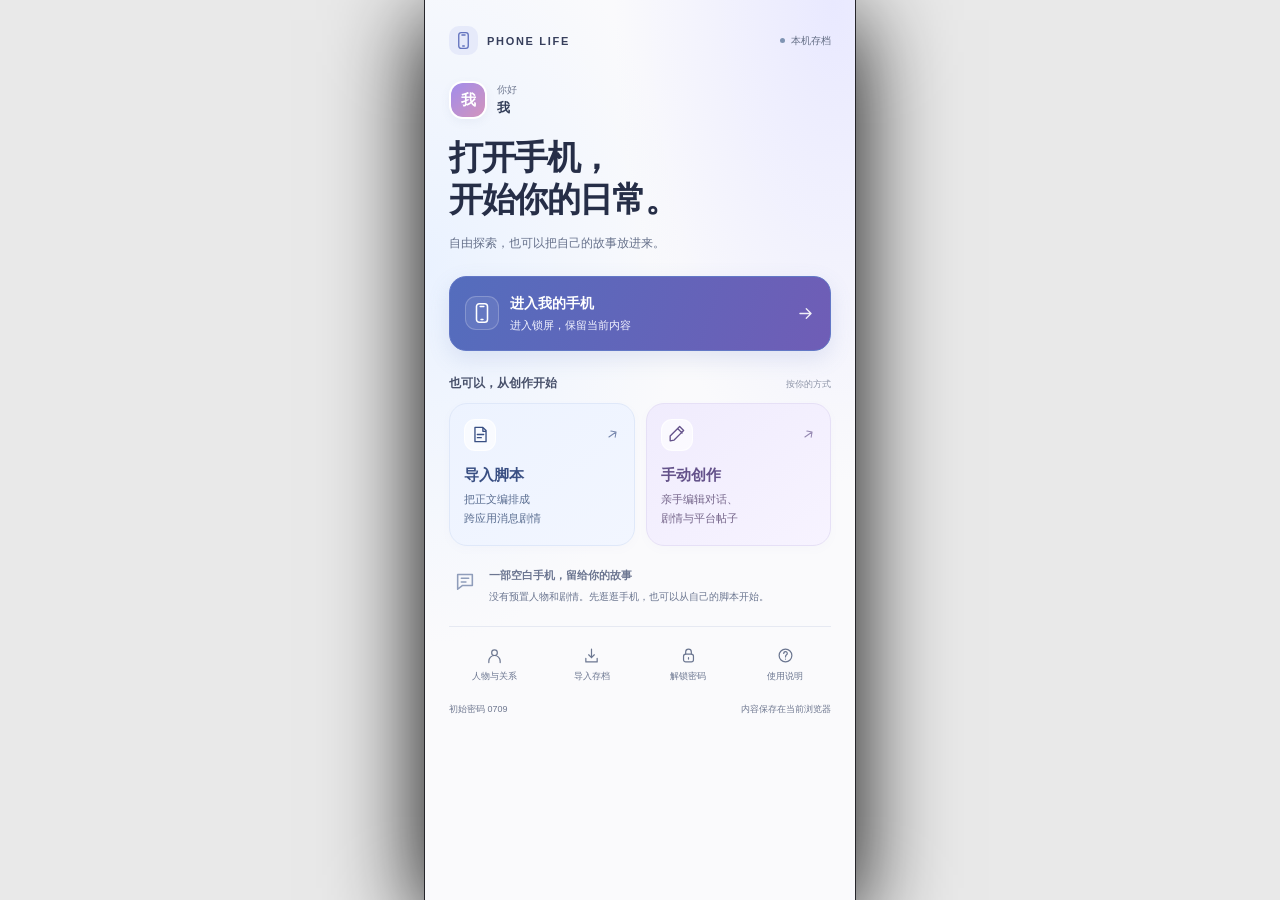
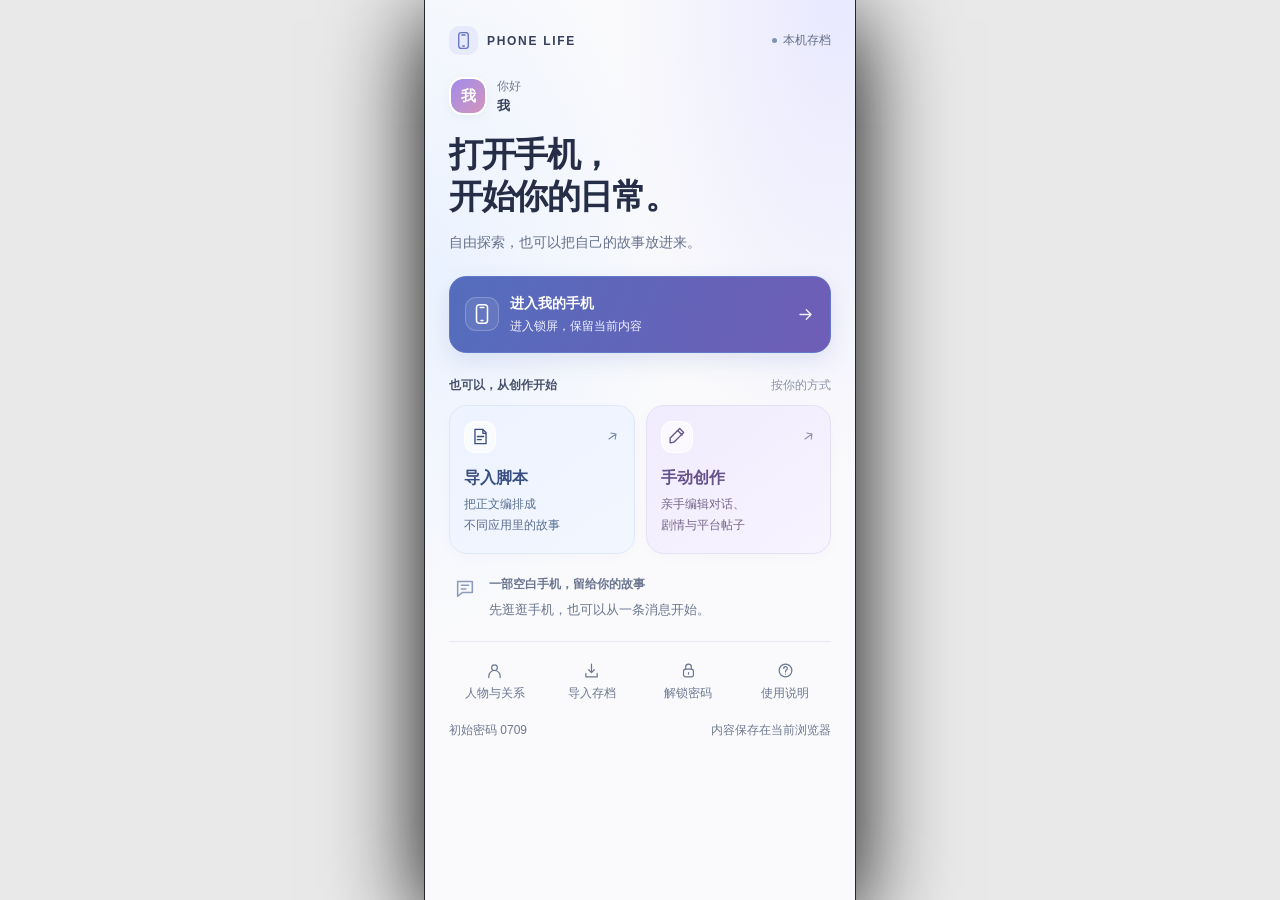
